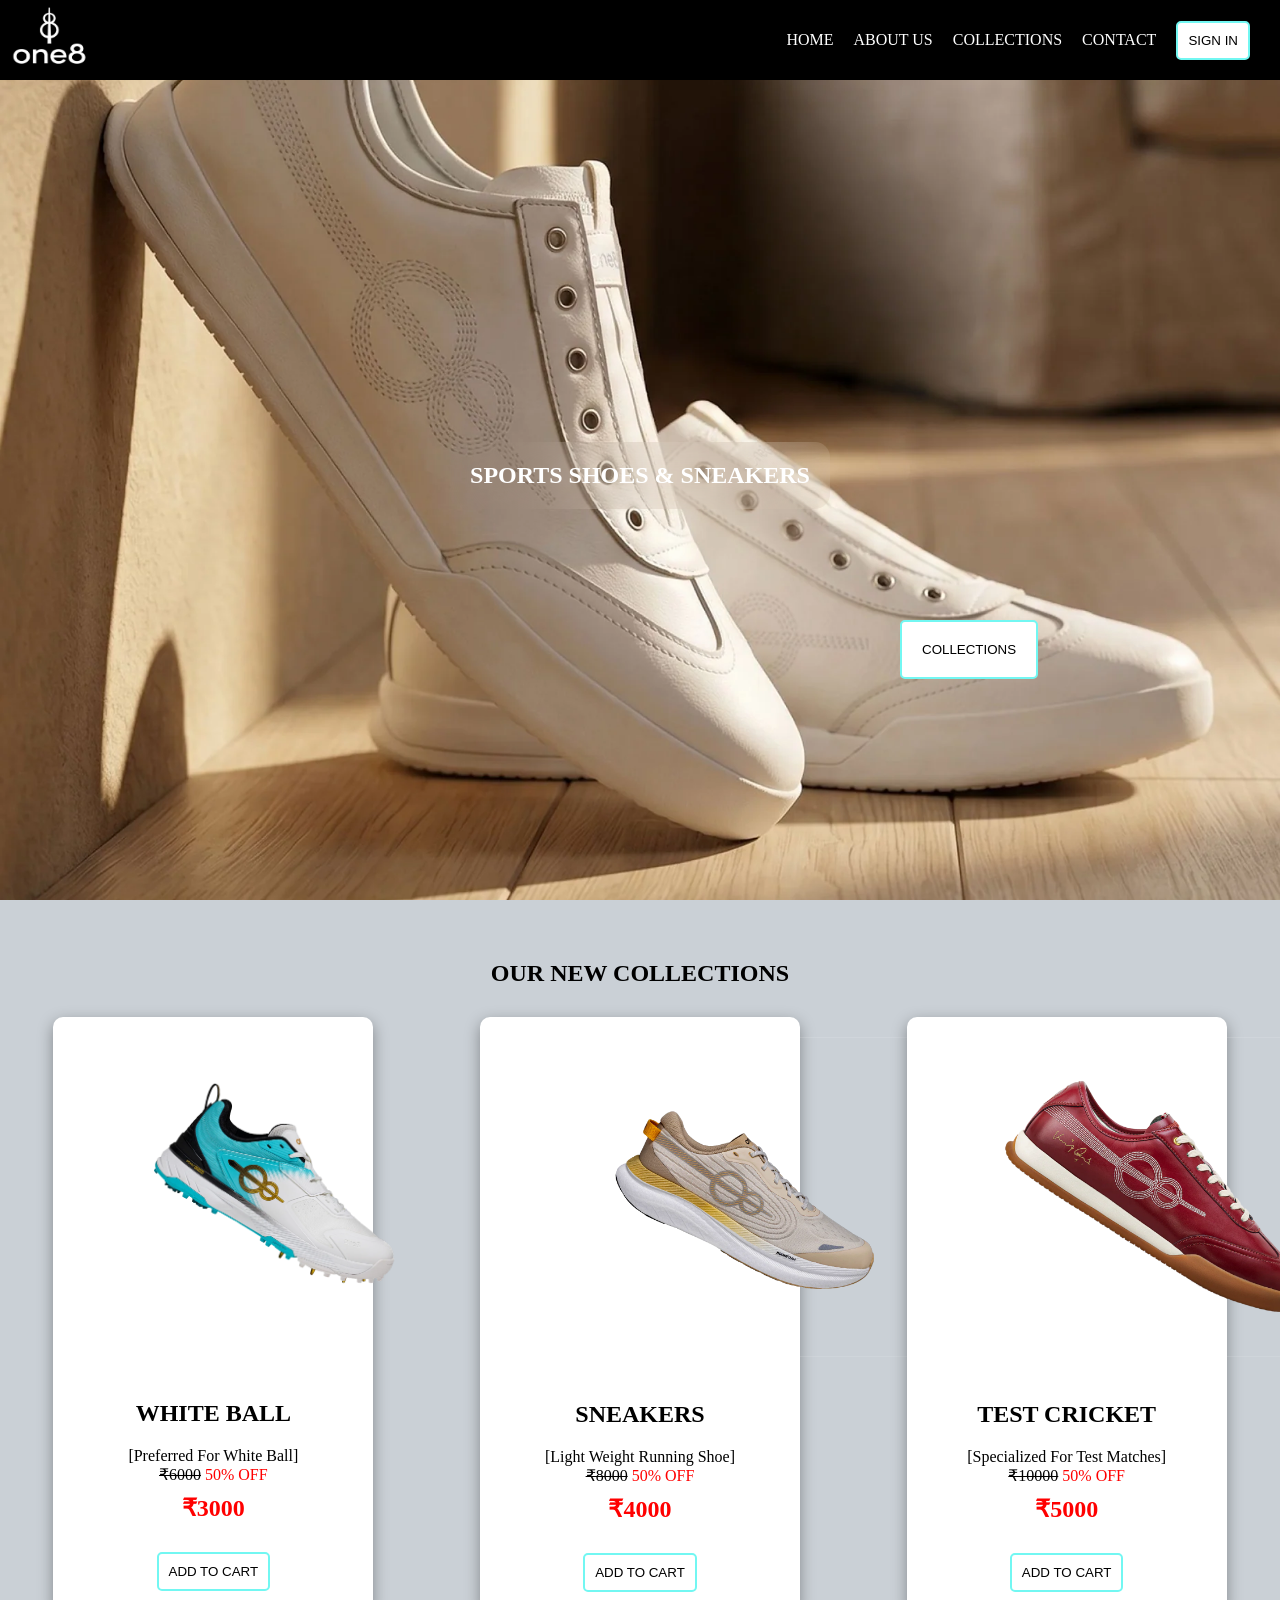
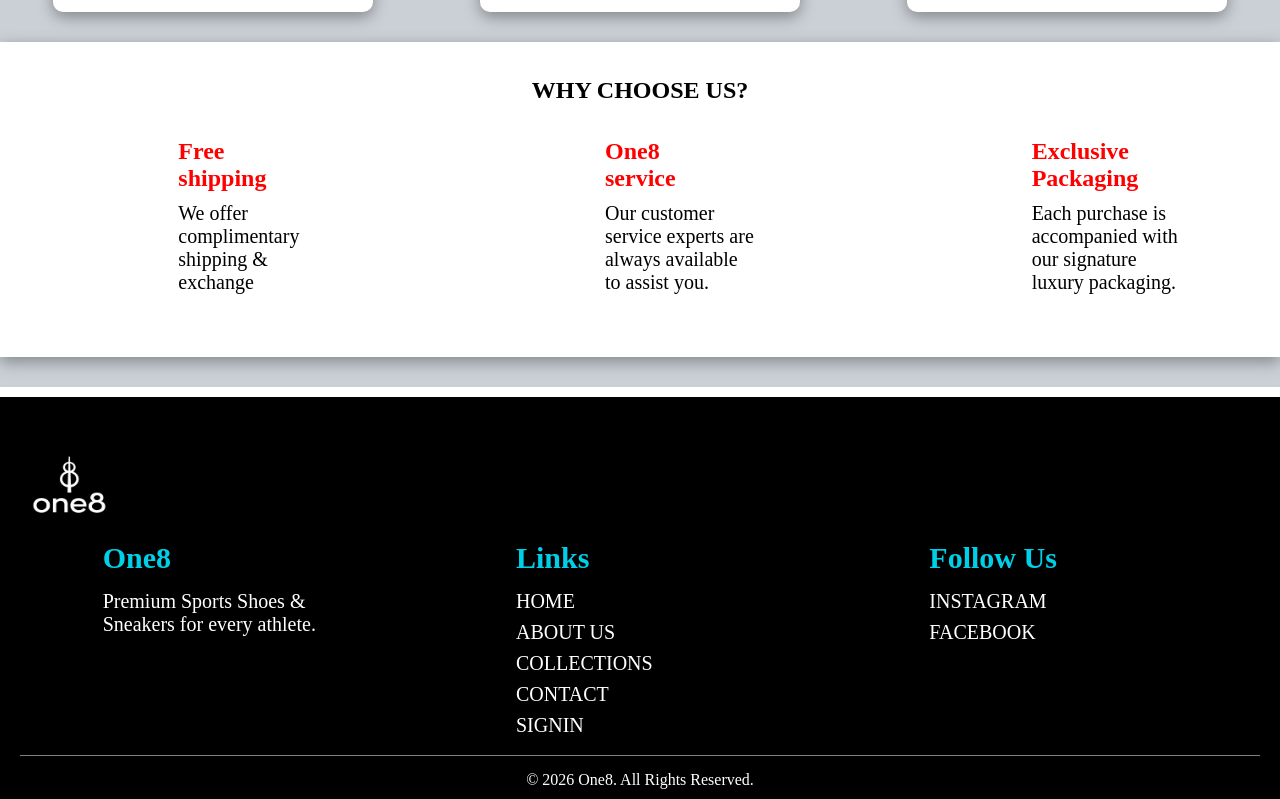
==== index.html @ 0a0567b2 "first commit" ====
<!DOCTYPE html>
<html lang="en">

<head>
    <meta charset="UTF-8">
    <meta name="viewport" content="width=device-width, initial-scale=1.0">
    <title>one8 Shoes</title>
    <link rel="stylesheet" href="styleone8.css">
    <link rel="icon" href="./public/images (2).png">
</head>

<body>

    <nav>
        <div class="navlogo">
            <img width="100px" height="100px" src="./public/images__3_-removebg-preview.png">

        </div>

        <div class="navmenu">

            <p>HOME</p>
            
            <a href="./About.html">
                <p>ABOUT US</p>
            </a>

            <a href="./Collection.html">
                <p>COLLECTIONS</p>
            </a>

            <a href="./contact.html">
                <p>CONTACT</p>
            </a>

            <a href="./signin.html">
                <button>SIGN IN</button>
                
            </a>

                    

        </div>
    </nav>

    <section>


        <div class="hero">


            <div class="background">
                <div class="transbox">
                    <h1>SPORTS SHOES & SNEAKERS</h1>

                </div>

                
            </div>

            <div class="bt">
                <a href="./Collection.html">
                
                <button style="padding: 20px;">COLLECTIONS</button>

                  </a>
                
            

            </div>
           
        

        </div>



    </section>

    <section>

        <div class="our">

            <h2 style="color: black;">OUR NEW COLLECTIONS
            </h2>

        </div>

        <div class="allcards">

            <div class="cards">



                <div class="cardimg"> <img src="./public/Frame_2147227069_26107ad0-1f36-4754-bffb-56d4d5d869dd.webp"
                        width="430px" alt="">
                </div>




                <div class="content">


                    <h2 style="color: black; padding: 20px;"> WHITE BALL</h2>
                    <p>[Preferred For White Ball]</p>

                    <p>
                        <del>₹6000</del>
                        <span style="color:red;">50% OFF</span>
                    </p>

                    <h2 style="color:red; padding: 10px;">₹3000</h2>


                    <div class="button">
                        <button class="info">ADD TO CART</button>

                    </div>
                </div>

            </div>

            <div class="cards">

                <div class="cardimg"> <img src="./public/Frame_2147227070_f6177616-4e00-4f71-9288-0a1c104d1224.webp"
                        width="500px" alt="">
                </div>

                <div class="content">

                    <h2 style="color: black; padding: 20px;">SNEAKERS</h2>
                    <p>[Light Weight Running Shoe]</p>

                    <p>
                        <del>₹8000</del>
                        <span style="color:red;">50% OFF</span>
                    </p>

                    <h2 style="color:red; padding: 10px;">₹4000</h2>

                    <div class="button">
                        <button class="info">ADD TO CART</button>

                    </div>
                </div>

            </div>

            <div class="cards">

                <div class="cardimg"> <img src="./public/Seam_Desktop_1.webp" width="500px">
                </div>

                <div class="content">

                    <h2 style="color: black; padding: 20px;">TEST CRICKET</h2>
                    <p>[Specialized For Test Matches]</p>

                    <p>
                        <del>₹10000</del>
                        <span style="color:red;">50% OFF</span>
                    </p>

                    <h2 style="color:red; padding: 10px;">₹5000</h2>




                    <div class="button">
                        <button class="info">ADD TO CART</button>
                    </div>
                </div>

            </div>


        </div>


    </section>

    <section>

        <div class="bg">


            <div class="us">
                <div class="why">
                    <h2>WHY CHOOSE US?</h2>
                </div>
            </div>

            <div class="tt">

                <div class="cc">
                    <svg xmlns="http://www.w3.org/2000/svg"
                        viewBox="0 0 640 512">
                        <path
                            d="M64 96c0-35.3 28.7-64 64-64l288 0c35.3 0 64 28.7 64 64l0 32 50.7 0c17 0 33.3 6.7 45.3 18.7L621.3 192c12 12 18.7 28.3 18.7 45.3L640 384c0 35.3-28.7 64-64 64l-3.3 0c-10.4 36.9-44.4 64-84.7 64s-74.2-27.1-84.7-64l-102.6 0c-10.4 36.9-44.4 64-84.7 64s-74.2-27.1-84.7-64l-3.3 0c-35.3 0-64-28.7-64-64l0-48-40 0c-13.3 0-24-10.7-24-24s10.7-24 24-24l112 0c13.3 0 24-10.7 24-24s-10.7-24-24-24L24 240c-13.3 0-24-10.7-24-24s10.7-24 24-24l176 0c13.3 0 24-10.7 24-24s-10.7-24-24-24L24 144c-13.3 0-24-10.7-24-24S10.7 96 24 96l40 0zM576 288l0-50.7-45.3-45.3-50.7 0 0 96 96 0zM256 424a40 40 0 1 0 -80 0 40 40 0 1 0 80 0zm232 40a40 40 0 1 0 0-80 40 40 0 1 0 0 80z" />
                    </svg>


                    <h2 style="color: red;">Free shipping </h2>
                    <div class="ww">
                        <p>We offer complimentary shipping & exchange </p>
                    </div>
                </div>

                <div class="cc">
                    <svg xmlns="http://www.w3.org/2000/svg"
                        viewBox="0 0 640 640">
                        <path
                            d="M320 128C241 128 175.3 185.3 162.3 260.7C171.6 257.7 181.6 256 192 256L208 256C234.5 256 256 277.5 256 304L256 400C256 426.5 234.5 448 208 448L192 448C139 448 96 405 96 352L96 288C96 164.3 196.3 64 320 64C443.7 64 544 164.3 544 288L544 456.1C544 522.4 490.2 576.1 423.9 576.1L336 576L304 576C277.5 576 256 554.5 256 528C256 501.5 277.5 480 304 480L336 480C362.5 480 384 501.5 384 528L384 528L424 528C463.8 528 496 495.8 496 456L496 435.1C481.9 443.3 465.5 447.9 448 447.9L432 447.9C405.5 447.9 384 426.4 384 399.9L384 303.9C384 277.4 405.5 255.9 432 255.9L448 255.9C458.4 255.9 468.3 257.5 477.7 260.6C464.7 185.3 399.1 127.9 320 127.9z" />
                    </svg>

                    <h2 style="color: red;">One8 service
                    </h2>
                    <div class="ww">
                        <p>Our customer service experts are always available to assist you.</p>
                    </div>
                </div>

                <div class="cc">
                    <svg xmlns="http://www.w3.org/2000/svg"
                        viewBox="0 0 640 640">
                        <path
                            d="M465.4 192L431.1 144L209 144L174.7 192L465.4 192zM96 212.5C96 199.2 100.2 186.2 107.9 175.3L156.9 106.8C168.9 90 188.3 80 208.9 80L431 80C451.7 80 471.1 90 483.1 106.8L532 175.3C539.8 186.2 543.9 199.2 543.9 212.5L544 480C544 515.3 515.3 544 480 544L160 544C124.7 544 96 515.3 96 480L96 212.5z" />
                    </svg>

                    <h2 style="color: red;">Exclusive Packaging
                    </h2>
                    <div class="ww">
                        <p>Each purchase is accompanied with our signature luxury packaging.</p>
                    </div>
                </div>

            </div>

        </div>

    </section>

    <footer>

        <div class="navlogo1">
            <img width="100px" height="100px" src="./public/images__3_-removebg-preview.png">

        </div>
        <div class="footer-content">

            <div class="footer-section">
                <h2>One8</h2>
                <p>Premium Sports Shoes & Sneakers for every athlete.</p>
            </div>

            <div class="footer-section">
                <h2> Links</h2>
                <p>HOME</p>
                <a href="./About.html">
                <p>ABOUT US</p>
            </a>
                <a href="./Collection.html">
                <p>COLLECTIONS</p>
            </a>
                <a href="./contact.html">
                <p>CONTACT</p>
            </a>

               <a href="./signin.html">
                <p>SIGNIN</p>
            </a>
            </div>



            <div class="footer-section">
                <h2>Follow Us</h2>
                <a href="./link.district.in/DSTRKT/one8slOne8">
                    <p>INSTAGRAM</p>
                </a>

                <a href="./https://one8.com/">
                    <p>FACEBOOK</p>
                </a>
                
            </div>

        </div>

        <div class="footer-bottom">
            <p>© 2026 One8. All Rights Reserved.</p>
        </div>
    </footer>





</body>

</html>
---- styleone8.css ----
* {
        margin: 0;
        padding: 0;
        box-sizing: border-box;
}


nav {
        background-color: black;
        display: flex;
        height: 80px;
        justify-content: space-between;
        align-items: center;
        position: fixed;
        width: 100%;
        z-index: 10000000;



}

.navmenu {
        display: flex;
        column-gap: 20px;
        align-items: center;
        margin-right: 30px;
        color: white;
}

button {
        background-color: white;
        color: black;
        border: 2px solid #72f7f2;
        padding: 10px;
        border-radius: 5px;
        cursor: pointer;
        transition: 0.3s;


}


button:hover {
        background-color: #72f7f2;
        transform: scale(1.05);


}

a {
        text-decoration: none;
        color: white;
}

a:hover {
        color: #72f7f2;
}


.hero {
        background-image: url(/public/03.webp);
        background-size: cover;
        background-position: center;
        color: white;
        background-size: cover;
        height: 100vh;
        width: 100%;
        padding-top: 350px;


}


.background {

        background-size: cover;
        align-items: center;
        display: flex;
        justify-content: center;
        height: 250px;
        width: 100%;
}

.transbox {
        background-color: transparent;
        -webkit-backdrop-filter: blur(4px);
        backdrop-filter: blur(50px);
        padding: 20px;
        margin: 30px;
        font-weight: bold;
        border-radius: 15px;

}

.bt {
        padding: 20px 900px;

}

.heading {
        text-align: center;
        padding: 30px;
}

.cards {
        display: flex;
        flex-direction: column;
        justify-content: space-evenly;
        width: 25%;
        background-color: white;
        box-shadow: rgba(0, 0, 0, 0.35) 0px 5px 15px;
        border-radius: 10px;

}

section {
        background-color: rgba(112, 128, 144, 0.368);
        padding-bottom: 30px;

}

.allcards {
        display: flex;
        justify-content: space-around;
}

.our {
        text-align: center;
        padding: 30px;


}

.cardimg {
        padding: 20px;
        margin: 0 auto;
}

.content {
        text-align: center;



}

.desc {
        padding: 10px;
}

.button {
        padding: 20px;

}

.bg {
        background-color: white;
        height: 35vh;
        box-shadow: rgba(0, 0, 0, 0.35) 0px 5px 15px;

}

.why {
        text-align: center;
        line-height: 1.5;



}


.us {
        display: flex;
        flex-direction: column;
        padding: 30px;
        justify-content: space-evenly;
        margin-right: 50px 0;


}

.cc {

        width: 80px;
        height: 80px;
        display: flex;
        flex-direction: column;
        margin-left: 10px;


}

.ww {
        padding: 10px 0 20px;

}

.tt {
        display: flex;
        justify-content: space-around;

}

.navlogo1 {
        padding-right: 50px;
}



footer {

        background-color: #000;
        color: white;
        padding: 40px 20px 10px;
        margin-top: 10px;

}

.footer-content {
        display: flex;
        justify-content: space-around;
        flex-wrap: wrap;
}

.footer-section {
        width: 20%;
        font-size: 20px;


}

.footer-section h2 {
        margin-bottom: 15px;
        color: #00cfe8;
}

.footer-section p {
        margin: 8px 0;
}

.footer-bottom {
        text-align: center;
        border-top: 1px solid gray;
        margin-top: 10px;
        padding-top: 15px;
}


.firstsection {
        background-image: url(./public/92917-ViratKohliOne8Select.avif);
        background-size: cover;
        height: 100vh;
}

.abt h1 {
        font-size: 40px;
}

.secondsection {
        text-align: center;
        padding: 30px;

}

.pp {
        padding: 20px;
        text-align: center;
        width: 60%;
        margin-left: 380px;
        font-size: 20px;
        line-height: 1.5;


}

.section1 {
        background-size: cover;
        height: 100vh;
        background-image: url(./public/maxresdefault.jpg);


}



.second2 {
        text-align: center;
        padding: 30px;

}

.allcards01 {
        display: flex;
        justify-content: space-around;
}



.cards01 {
        display: flex;
        flex-direction: column;
        justify-content: space-evenly;
        width: 23%;
        background-color: white;
        box-shadow: rgba(0, 0, 0, 0.35) 0px 5px 15px;
        border-radius: 10px;

}


.heroes {
        background-image: url(./public/1822730-one8.webp);
        background-size: cover;
        background-position: center;
        color: white;
        background-size: cover;
        height: 100vh;
        width: 100%;


}


.background1 {

        background-size: cover;
        align-items: center;
        display: flex;
        justify-content: center;
        height: 250px;
        width: 100%;
}

.transbox1 {
        background-color: transparent;
        -webkit-backdrop-filter: blur(4px);
        backdrop-filter: blur(50px);
        padding: 20px;
        margin: 30px;
        font-weight: bold;
        border-radius: 15px;

}


.contact {
        text-align: center;
        padding: 50px;


}

.contact h1 {
        margin-bottom: 30px;
}

.contact form {
        width: 20%;
        margin: auto;


}

.contact input,
.contact textarea {
        width: 100%;
        padding: 12px;
        margin: 10px 0;


}

.contact button {
        background: #00cfe8;
        color: white;
        border: none;
        padding: 12px 25px;
        cursor: pointer;
}

.signin {
        text-align: center;
        padding: 100px;
        background: #00cfe8;
        height: 100vh;
}

.signin form {
        width: 30%;
        margin: auto;
        height: 15vh;

}

.signin input {
        width: 70%;
        padding: 12px;
        margin: 10px 0;
        border: 1px solid white;

}

.signin button {
        width: 30%;
        background: #00cfe8;
        color: white;
        border: none;
        padding: 12px;
        cursor: pointer;
}

.acc {
        margin-top: 20px;
}

.acc a {

        color: #00cfe8;

}

.ss {
        padding: 5px;
        width: 100%;
}

.cardss {
        display: flex;
        flex-direction: column;
        justify-content: space-evenly;
        width: 80%;
        background-color: white;
        box-shadow: rgba(0, 0, 0, 0.35) 0px 5px 15px;
        border-radius: 10px;
        margin: 60px;
        height: 350px;
        align-items: center;

}

.nm label {

        color: black;
        margin-right: 350px;
        margin-left: 60px;

}

.rm label {

        color: black;
        margin-right: 330px;
        margin-left: 60px;


}


.nm input {
        border: 1px solid black;
        border-radius: 5px;
        margin-left: 60px;


}

.rm input {
        border: 1px solid black;
        border-radius: 5px;
        margin-left: 60px;
}

.rm {
        display: flex;
        flex-direction: column;

}

.nm {
        display: flex;
        flex-direction: column;

}

.cc p {
        font-size: 20px;
        width: 150px;
}


.signincard {
        width: 400px;
        height: 600px;
        color: #00cfe8;
}
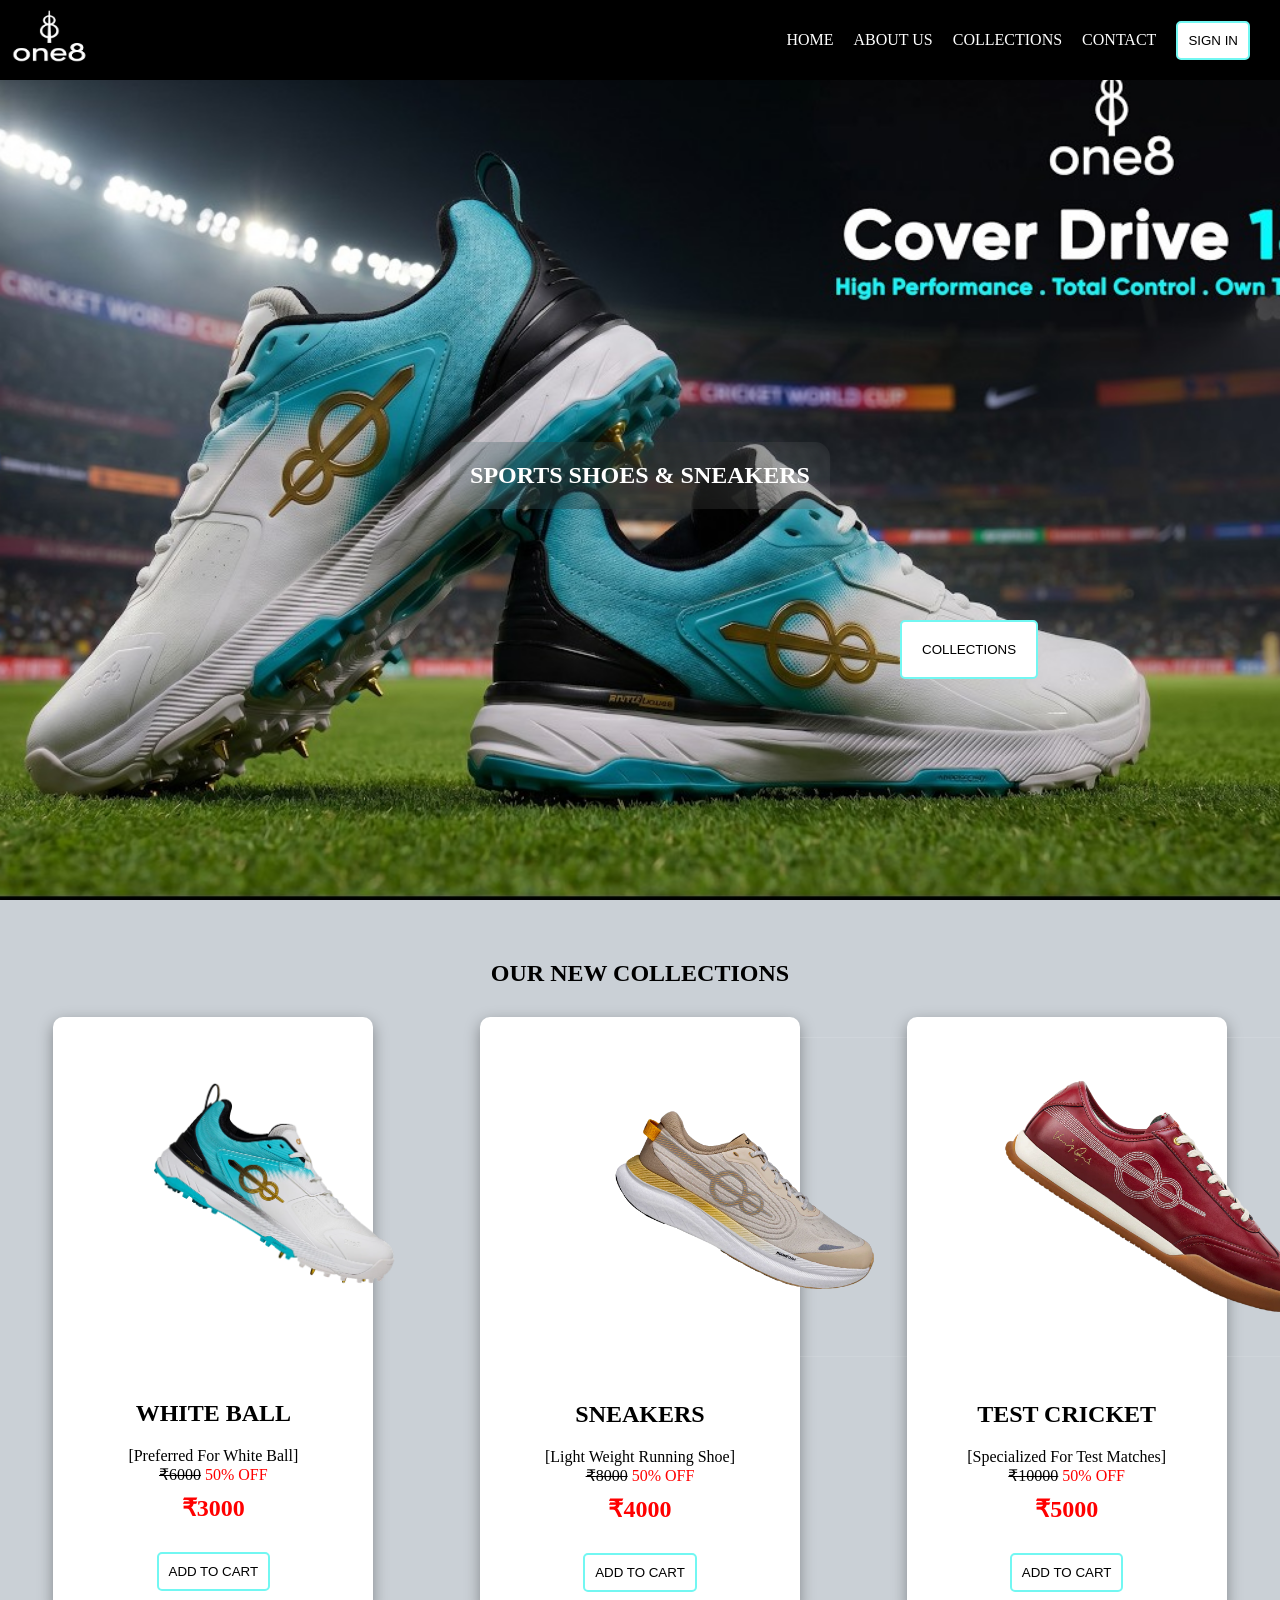
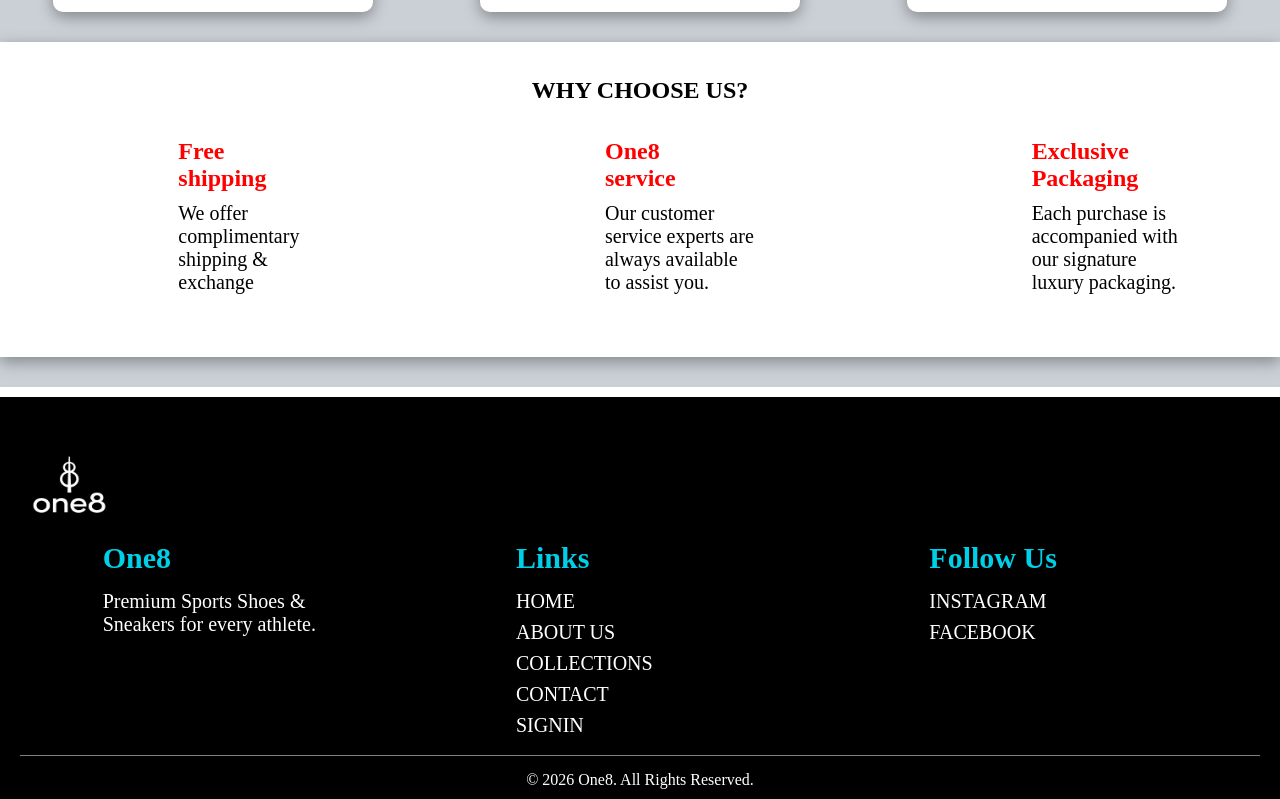
==== commit 383b2ca6: "dd" ====
--- a/index.html
+++ b/index.html
@@ -7,13 +7,14 @@
     <title>one8 Shoes</title>
     <link rel="stylesheet" href="styleone8.css">
     <link rel="icon" href="./public/images (2).png">
+    <meta name="viewport" content="width=device-width, initial-scale=1.0">
 </head>
 
 <body>
 
     <nav>
         <div class="navlogo">
-            <img width="100px" height="100px" src="./public/images__3_-removebg-preview.png">
+            <img  src="./public/images__3_-removebg-preview.png">
 
         </div>
 
--- a/styleone8.css
+++ b/styleone8.css
@@ -17,6 +17,11 @@
 
 
 
+}
+
+.navlogo img{
+          width: 100px;
+          height: 10vh;
 }
 
 .navmenu {
@@ -58,7 +63,7 @@
 
 
 .hero {
-        background-image: url(/public/03.webp);
+        background-image: url(./public/maxresdefault.jpg);
         background-size: cover;
         background-position: center;
         color: white;
@@ -246,7 +251,7 @@
 
 
 .firstsection {
-        background-image: url(./public/92917-ViratKohliOne8Select.avif);
+        background-image: url(./public/bg.png);
         background-size: cover;
         height: 100vh;
 }
@@ -274,8 +279,8 @@
 
 .section1 {
         background-size: cover;
-        height: 100vh;
-        background-image: url(./public/maxresdefault.jpg);
+        height: 130vh;
+        background-image: url(./public/abt\ bg.png);
 
 
 }
@@ -308,12 +313,12 @@
 
 
 .heroes {
-        background-image: url(./public/1822730-one8.webp);
+        background-image: url(./public/contact\ bg.png);
         background-size: cover;
         background-position: center;
         color: white;
         background-size: cover;
-        height: 100vh;
+        height: 60vh;
         width: 100%;
 
 
@@ -360,7 +365,16 @@
 
 }
 
-.contact input,
+.contact input
+               {
+        width: 100%;
+        padding: 12px;
+        margin: 10px 0;
+
+
+}
+
+
 .contact textarea {
         width: 100%;
         padding: 12px;
@@ -487,8 +501,195 @@
 }
 
 
-.signincard {
-        width: 400px;
-        height: 600px;
-        color: #00cfe8;
-}+
+
+
+
+@media screen and (max-width: 600px) {
+
+  
+  nav {
+    width: 100%;
+    height: 60px;
+    padding: 0 10px;
+     max-width: 100%;
+  }
+
+  .navlogo img{
+          width: 100%;
+          height: 5vh;
+}
+
+  .navmenu {
+    gap: 8px;
+    margin-right: 10px;
+    flex-wrap: wrap;
+  }
+
+  .navmenu p {
+    font-size: 10px;
+  }
+
+  button {
+    padding: 5px 8px;
+    font-size: 10px;
+  }
+
+  
+  .hero {
+    height: 60vh;
+    padding-top: 120px;
+     max-width: 100%;
+  }
+
+  .background {
+    margin-top: 0;
+    text-align: center;
+     max-width: 100%;
+  }
+
+  .transbox {
+    font-size: 14px;
+    padding: 10px;
+    margin: 10px;
+  }
+
+  .firstsection {
+        
+        height: 40vh;
+        
+        
+}
+
+
+
+
+  .ww p{
+        font-size: 13px;
+  }
+
+  .bt {
+    text-align: center;
+    padding: 10px;
+  }
+
+  
+  .allcards
+   {
+    flex-direction: column;
+    align-items: center;
+    gap: 20px;
+  }
+
+  .cards {
+    width: 90%;
+     max-width: 100%;
+  }
+  
+
+  .section1 {
+       
+        height: 40vh;
+       
+
+
+}
+
+.allcards01
+   {
+    flex-direction: column;
+    align-items: center;
+    gap: 20px;
+  }
+
+  .cards01 {
+    width: 90%;
+     max-width: 100%;
+  }
+  
+
+
+  
+
+  .cardimg img {
+    width: 100%;
+    height: auto;
+  }
+
+  
+  .bg {
+    height: auto;
+    padding: 20px 10px;
+  }
+
+  .tt {
+    flex-direction: column;
+    align-items: center;
+    gap: 20px;
+  }
+
+  .cc {
+    width: 100%;
+    align-items: center;
+    text-align: center;
+  }
+
+  
+  .footer-content {
+    flex-direction: column;
+    text-align: center;
+    gap: 20px;
+  }
+
+  .footer-section {
+    width: 100%;
+  }
+
+ 
+  .pp {
+    width: 90%;
+    margin-left: 0;
+    font-size: 16px;
+  }
+
+ 
+  .contact form {
+    width: 90%;
+  }
+
+
+  .signin form {
+    width: 90%;
+  }
+
+.signin {
+        text-align: center;
+        
+        background: #00cfe8;
+        height: 100vh;
+}
+
+
+
+
+
+
+
+.cardss {
+        display: flex;
+        flex-direction: column;
+        justify-content: space-evenly;
+        width: 350px;
+        background-color: white;
+        box-shadow: rgba(0, 0, 0, 0.35) 0px 5px 15px;
+        border-radius: 10px;
+        margin-left: -90px;
+        height: 340px;
+        align-items: center;
+
+}
+ 
+
+  
+}
+
